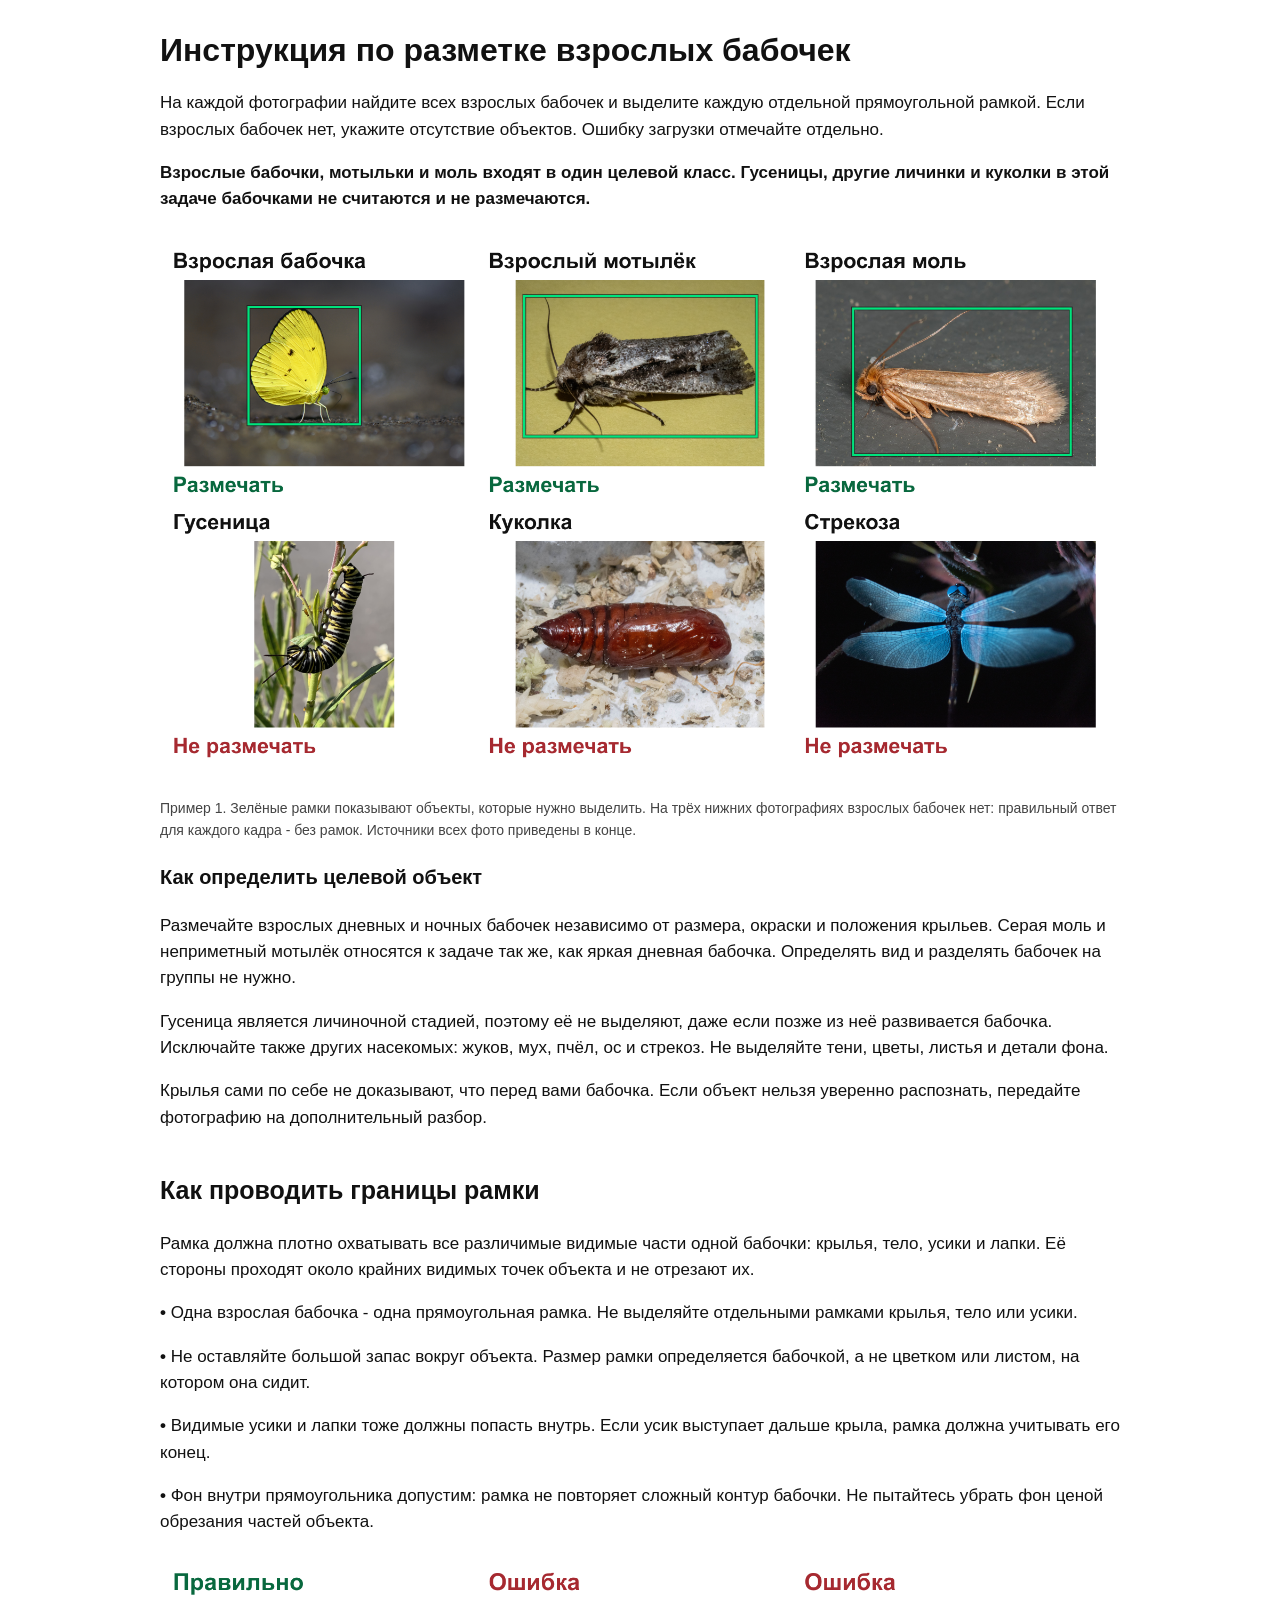
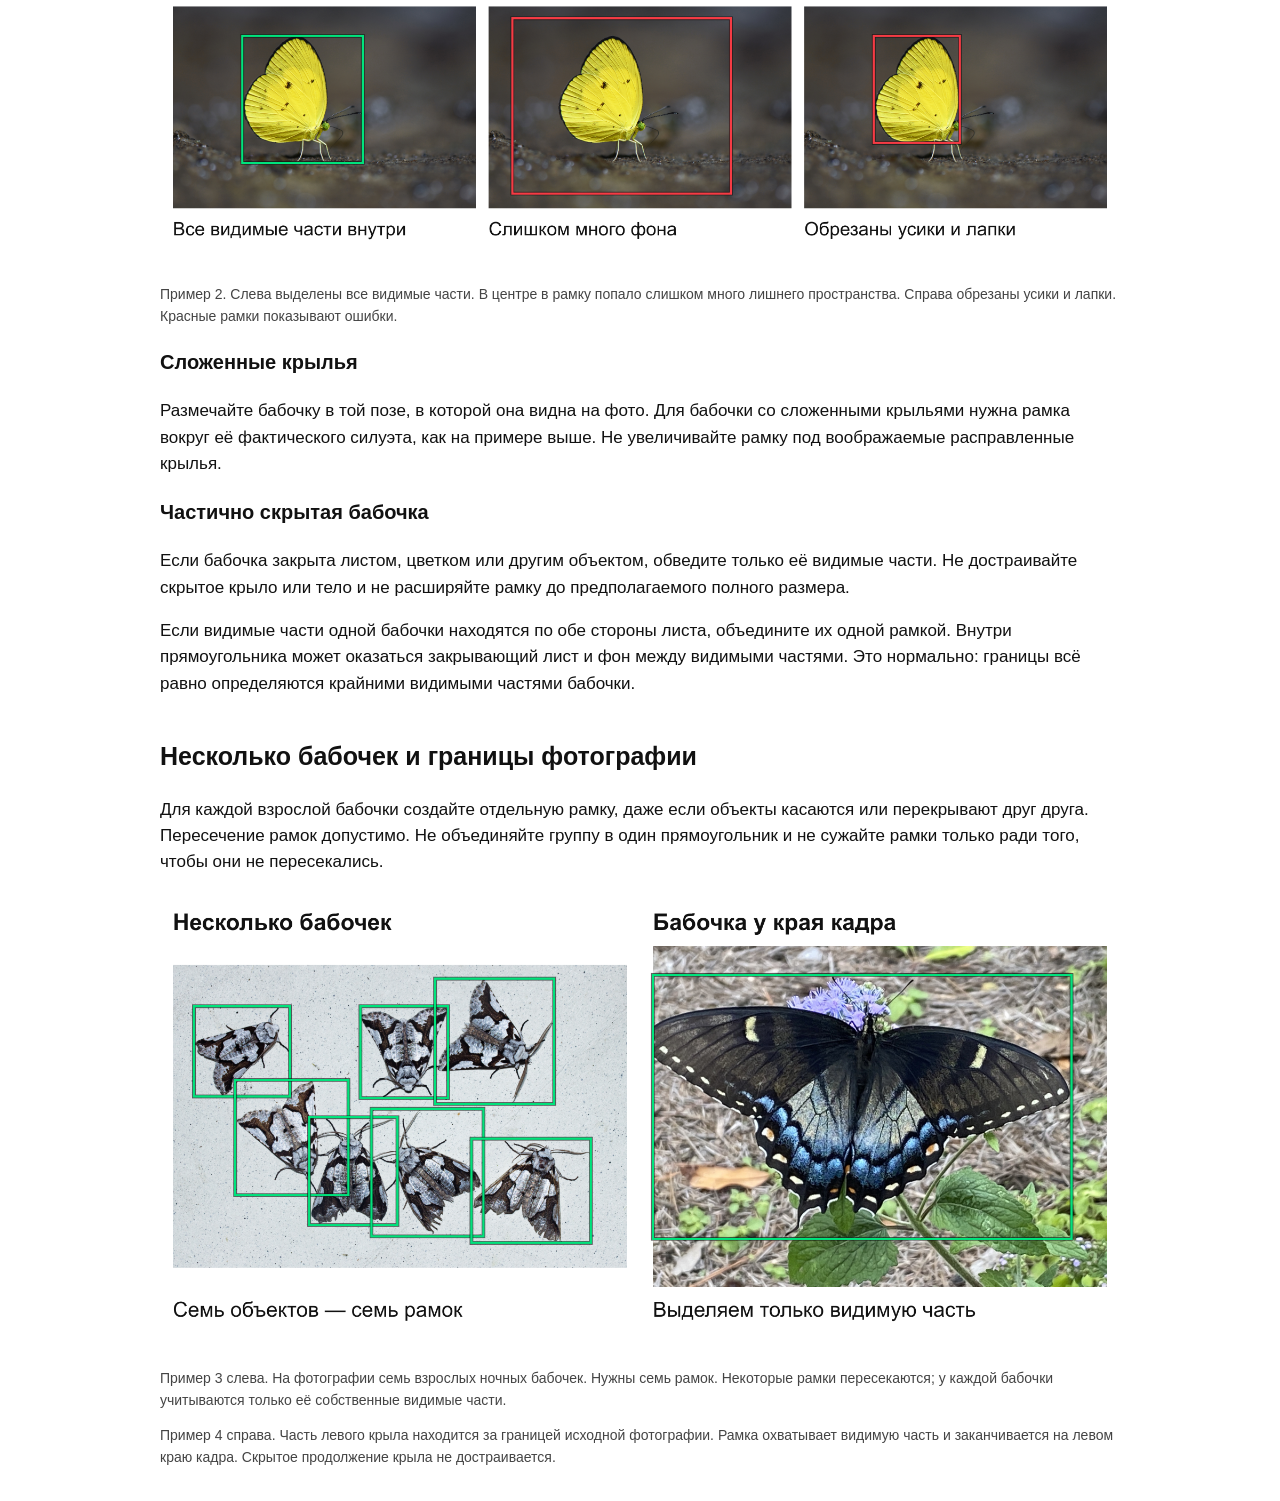
==== labeling/bbox/instruction.html @ d3e19229 "Add dataset metadata: 400 CC0 iNaturalist photos. Add annotation and review instructions, exam plan." ====
<!doctype html><html lang="ru"><meta charset="utf-8"><title>Инструкция по разметке взрослых бабочек</title><style>body{counter-reset:step;max-width:960px;margin:32px auto;padding:0 24px;font:17px/1.55 Arial,sans-serif;color:#111}.step::before{counter-increment:step;content:counter(step) ". ";font-weight:bold}.bullet::before{content:"• ";font-weight:bold}h1{font-size:32px;line-height:1.15}h2{font-size:25px;margin-top:32px}h3{font-size:20px}img{max-width:100%;height:auto}figure{margin:22px 0}.caption{font-size:14px;color:#444}table{border-collapse:collapse;width:100%;margin:16px 0}td,th{border:1px solid #d9d9d9;padding:10px;text-align:left}th{background:#193a4a;color:#fff}.pagebreak{margin-top:40px}a{color:#174d70}@media print{body{font-size:11pt;max-width:none;margin:0}.pagebreak{page-break-before:always}h2,h3{page-break-after:avoid}img{max-height:75vh}tr{page-break-inside:avoid}}</style><body><h1>Инструкция по разметке взрослых бабочек</h1><p>На каждой фотографии найдите всех взрослых бабочек и выделите каждую отдельной прямоугольной рамкой. Если взрослых бабочек нет, укажите отсутствие объектов. Ошибку загрузки отмечайте отдельно.</p><p><strong>Взрослые бабочки, мотыльки и моль входят в один целевой класс. Гусеницы, другие личинки и куколки в этой задаче бабочками не считаются и не размечаются.</strong></p><figure><img src="[data-uri]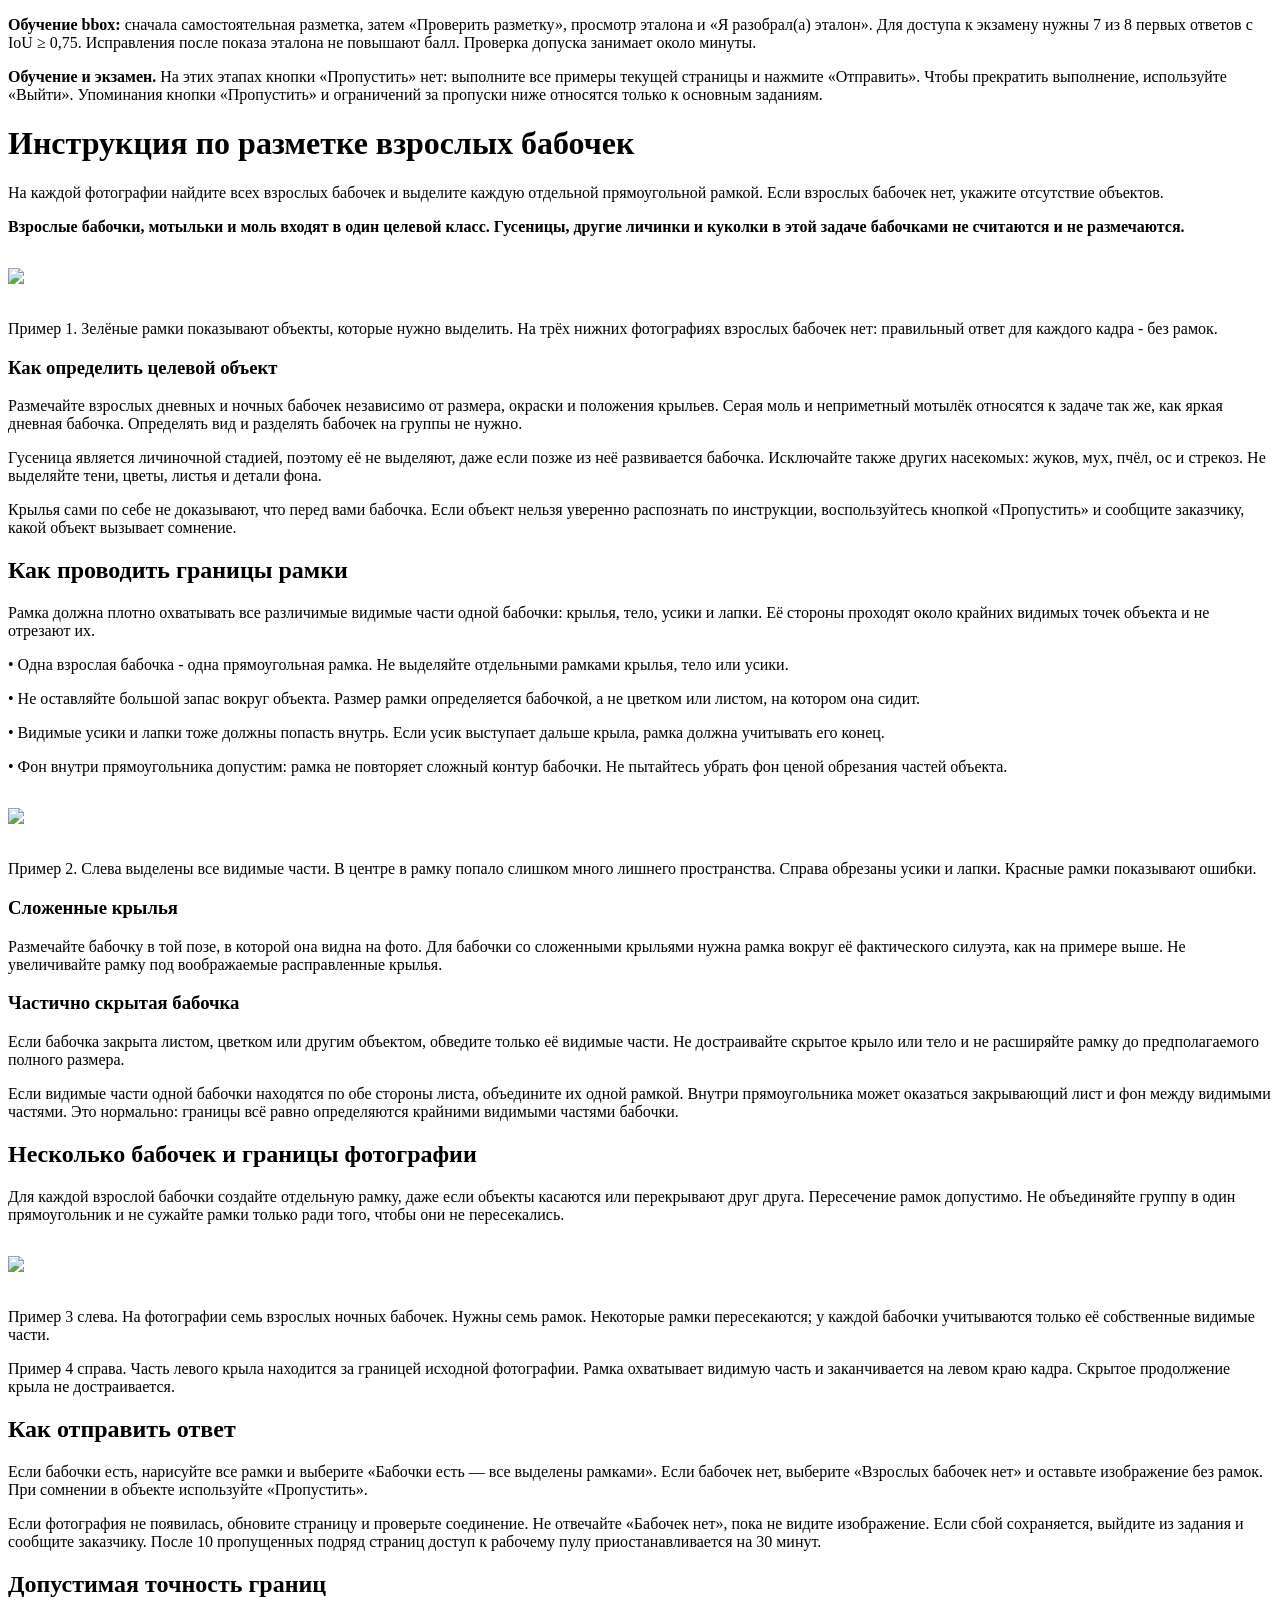
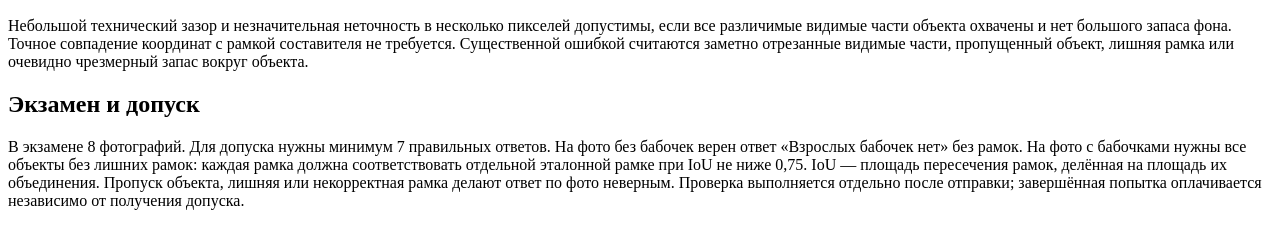
